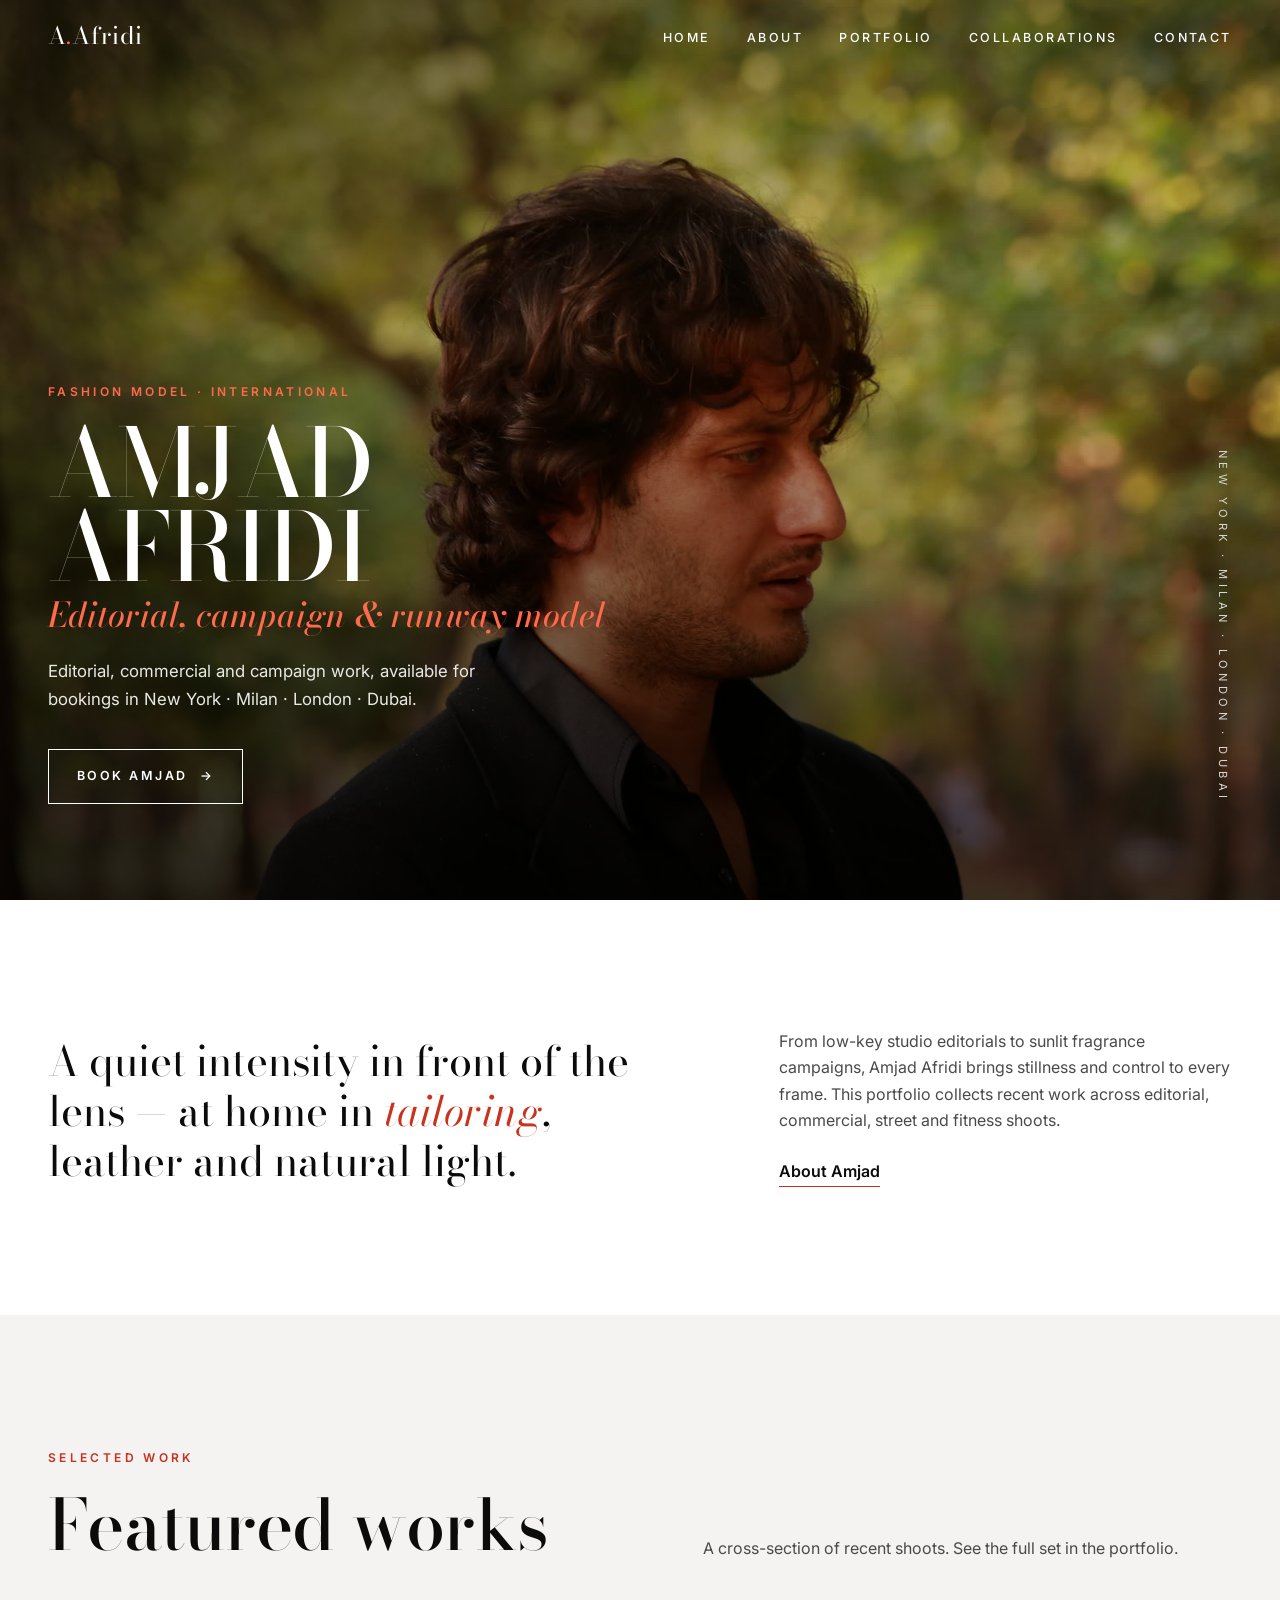
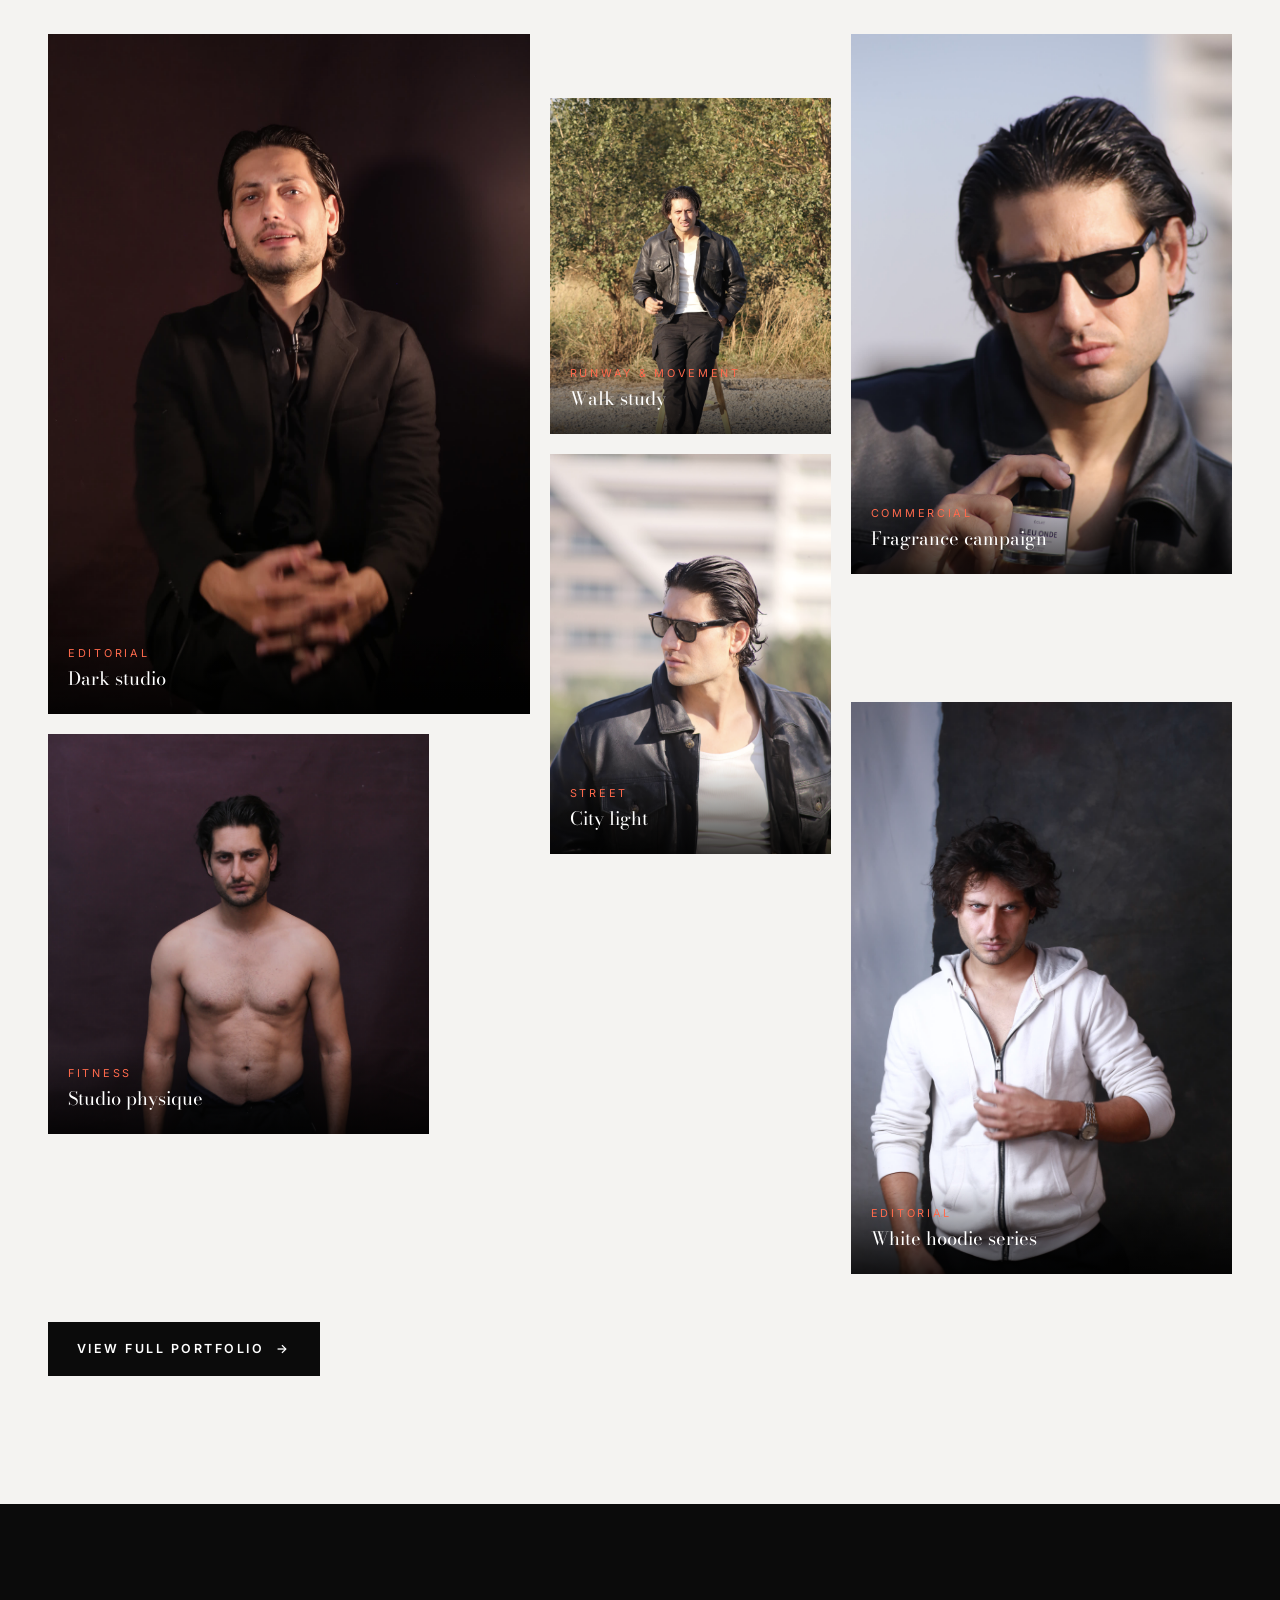
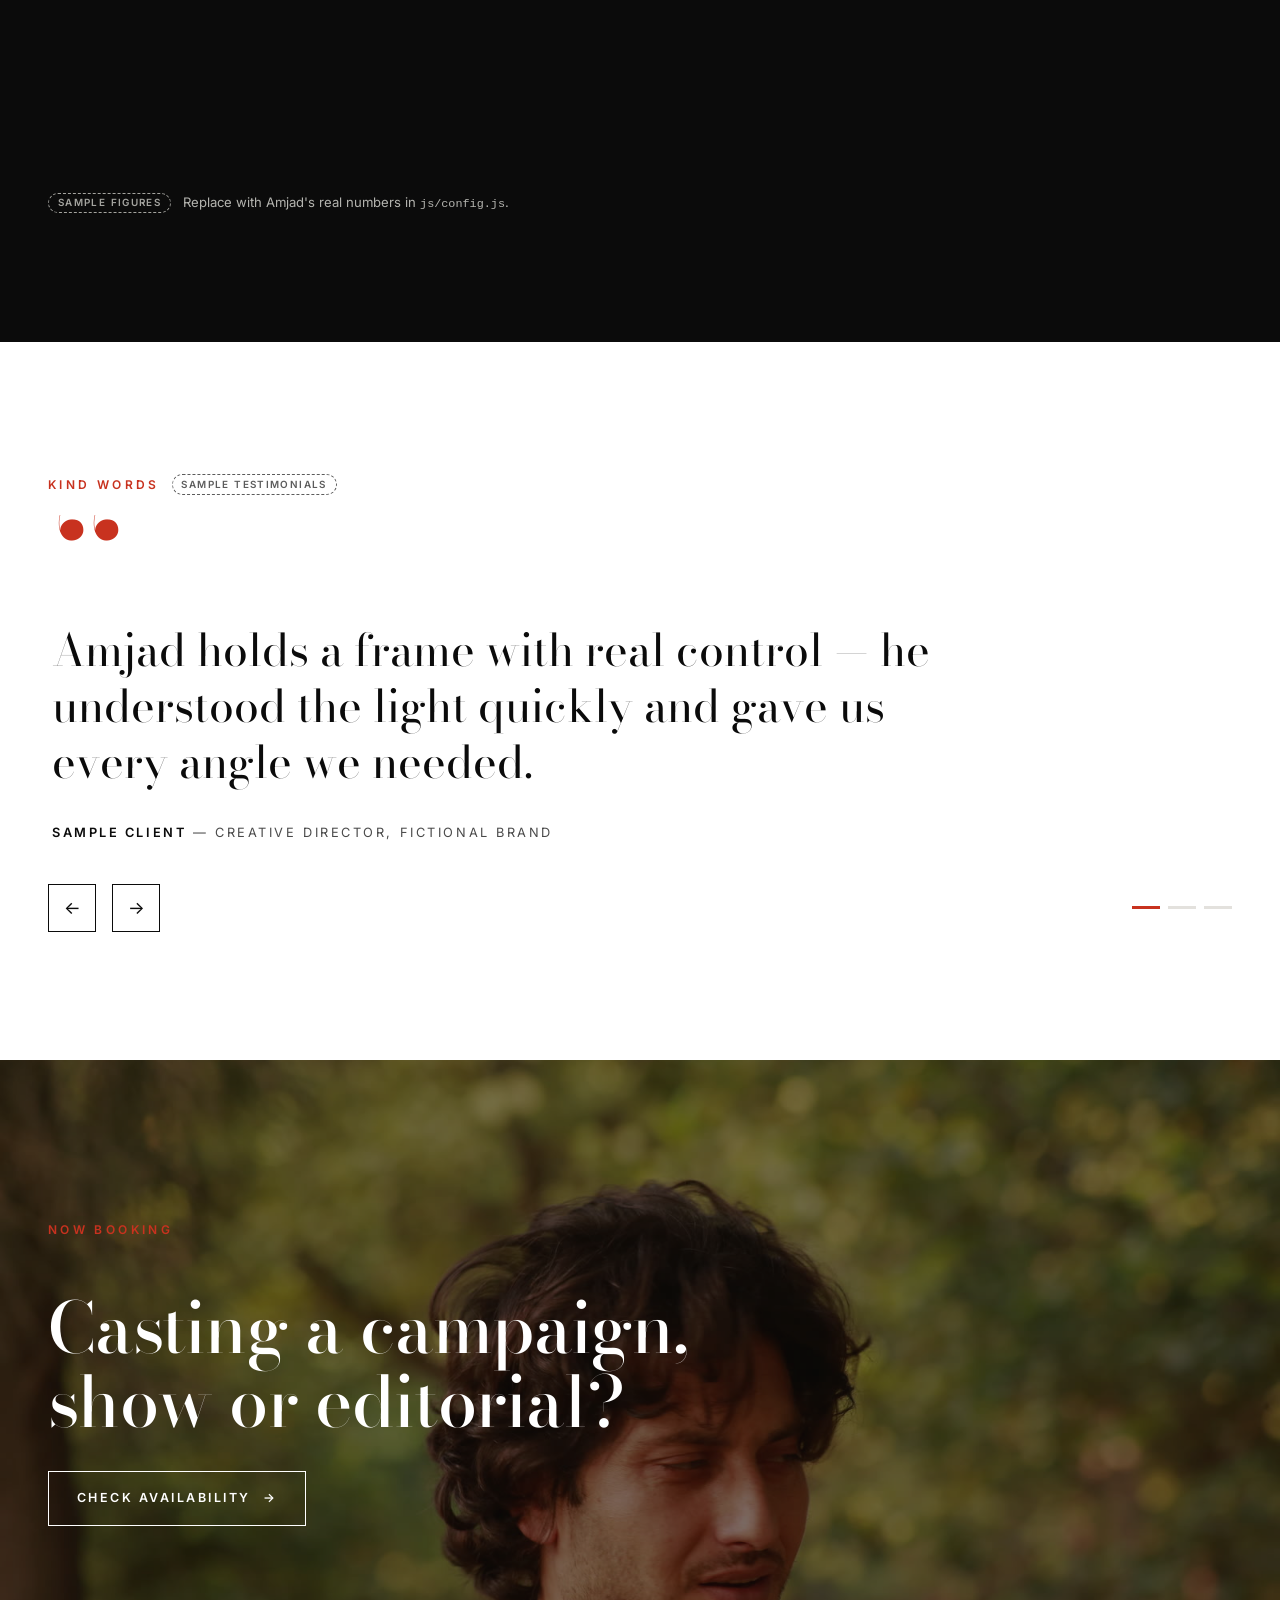
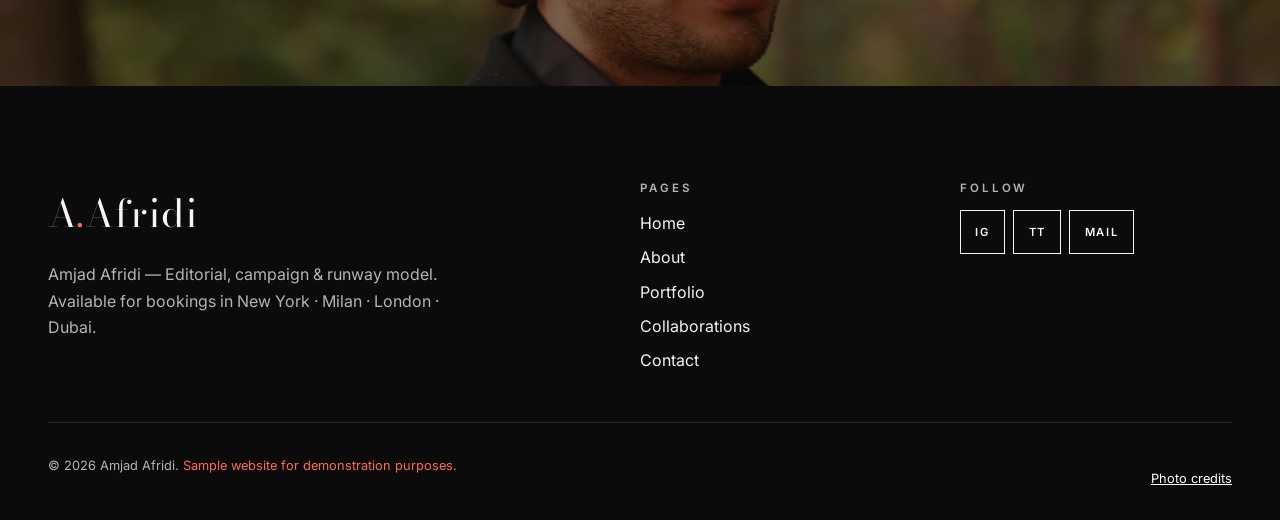
==== index.html @ eb2d9896 "Amjad Afridi Website" ====
<!DOCTYPE html>
<html lang="en">
<head>
  <meta charset="UTF-8">
  <link rel="icon" href="data:,">
  <meta name="viewport" content="width=device-width, initial-scale=1">
  <title>Amjad Afridi — Model | Editorial · Campaign · Runway</title>
  <meta name="description" content="Portfolio of model Amjad Afridi — editorial, commercial, campaign and runway work, available internationally.">
  <meta name="author" content="Amjad Afridi">
  <link rel="preconnect" href="https://fonts.googleapis.com">
  <link rel="preconnect" href="https://fonts.gstatic.com" crossorigin>
  <link href="https://fonts.googleapis.com/css2?family=Bodoni+Moda:ital,opsz,wght@0,6..96,400;0,6..96,500;1,6..96,400&family=Inter:wght@400;500;600;800&display=swap" rel="stylesheet">
  <link rel="stylesheet" href="css/style.css">
  <script>document.documentElement.classList.add('js');</script>
</head>
<body>
  <a class="skip-link" href="#main">Skip to content</a>

  <header class="site-header">
    <div class="container">
      <a class="logo" href="index.html" aria-label="Amjad Afridi — home">A<span>.</span>Afridi</a>
      <button class="nav-toggle" type="button" aria-expanded="false" aria-controls="site-nav" aria-label="Open menu"><span></span></button>
      <nav id="site-nav" class="site-nav" aria-label="Main">
        <ul>
          <li><a href="index.html" aria-current="page">Home</a></li>
          <li><a href="about.html">About</a></li>
          <li><a href="portfolio.html">Portfolio</a></li>
          <li><a href="collaborations.html">Collaborations</a></li>
          <li><a href="contact.html">Contact</a></li>
        </ul>
      </nav>
    </div>
  </header>

  <main id="main">

    <section class="hero" aria-labelledby="hero-title">
      <div class="hero-media">
        <img src="images/amjad-hero-01.jpg" alt="Amjad Afridi in a black suit, photographed outdoors in warm evening light" width="1600" height="1066" fetchpriority="high" style="object-position: 62% 30%">
      </div>
      <p class="hero-cities" aria-hidden="true" data-config="cities">New York · Milan · London · Dubai</p>
      <div class="container hero-content">
        <span class="eyebrow">Fashion model · International</span>
        <h1 id="hero-title">Amjad<br>Afridi <em data-config="tagline">Editorial, campaign &amp; runway model</em></h1>
        <p class="hero-tagline">Editorial, commercial and campaign work, available for bookings in <span data-config="cities">New York · Milan · London · Dubai</span>.</p>
        <a class="btn btn--light" href="contact.html">Book Amjad</a>
      </div>
    </section>

    <section class="section" aria-labelledby="intro-title">
      <div class="container intro">
        <p class="intro-lead reveal" id="intro-title">A quiet intensity in front of the lens &mdash; at home in <em>tailoring</em>, leather and natural light.</p>
        <div class="intro-body reveal reveal-delay-1">
          <p>From low-key studio editorials to sunlit fragrance campaigns, Amjad Afridi brings stillness and control to every frame. This portfolio collects recent work across editorial, commercial, street and fitness shoots.</p>
          <a class="text-link" href="about.html">About Amjad</a>
        </div>
      </div>
    </section>

    <section class="section section--surface" aria-labelledby="featured-title">
      <div class="container">
        <div class="section-head">
          <div><span class="eyebrow">Selected work</span><h2 id="featured-title">Featured works</h2></div>
          <p>A cross-section of recent shoots. See the full set in the portfolio.</p>
        </div>
        <div class="featured">
          <a class="work reveal" href="portfolio.html">
            <img src="images/amjad-editorial-01.jpg" alt="Amjad Afridi in a dark suit with hands clasped, low-key studio light" loading="lazy">
            <span class="work-meta"><small>Editorial</small><span>Dark studio</span></span>
          </a>
          <a class="work reveal reveal-delay-1" href="portfolio.html">
            <img src="images/amjad-runway-01.jpg" alt="Amjad Afridi walking toward the camera in a leather jacket" loading="lazy">
            <span class="work-meta"><small>Runway &amp; movement</small><span>Walk study</span></span>
          </a>
          <a class="work reveal reveal-delay-2" href="portfolio.html">
            <img src="images/amjad-commercial-01.jpg" alt="Close-up of Amjad Afridi in sunglasses holding a fragrance bottle" loading="lazy">
            <span class="work-meta"><small>Commercial</small><span>Fragrance campaign</span></span>
          </a>
          <a class="work reveal" href="portfolio.html">
            <img src="images/amjad-street-01.jpg" alt="Amjad Afridi in a leather jacket and sunglasses in front of modern architecture" loading="lazy">
            <span class="work-meta"><small>Street</small><span>City light</span></span>
          </a>
          <a class="work reveal reveal-delay-1" href="portfolio.html">
            <img src="images/amjad-fitness-01.jpg" alt="Amjad Afridi shirtless against a dark studio backdrop" loading="lazy">
            <span class="work-meta"><small>Fitness</small><span>Studio physique</span></span>
          </a>
          <a class="work reveal reveal-delay-2" href="portfolio.html">
            <img src="images/amjad-editorial-02.jpg" alt="Amjad Afridi in a white zip hoodie against a grey studio backdrop" loading="lazy">
            <span class="work-meta"><small>Editorial</small><span>White hoodie series</span></span>
          </a>
        </div>
        <p style="margin-top:3rem"><a class="btn btn--solid" href="portfolio.html">View full portfolio</a></p>
      </div>
    </section>

    <section class="section section--dark" aria-label="Career in numbers">
      <div class="container">
        <div class="stats">
          <div class="stat reveal"><span class="stat-num" data-count="6" data-config-count="stats.years">6</span><span class="stat-label">Years modelling</span></div>
          <div class="stat reveal reveal-delay-1"><span class="stat-num" data-count="120" data-suffix="+" data-config-count="stats.shoots">120+</span><span class="stat-label">Shoots &amp; shows</span></div>
          <div class="stat reveal reveal-delay-2"><span class="stat-num" data-count="30" data-config-count="stats.brands">30</span><span class="stat-label">Brands</span></div>
          <div class="stat reveal reveal-delay-3"><span class="stat-num" data-count="8" data-config-count="stats.countries">8</span><span class="stat-label">Countries</span></div>
        </div>
        <p class="sample-line"><span class="sample-tag" title="Placeholder content — replace with real details">Sample figures</span> Replace with Amjad's real numbers in <code>js/config.js</code>.</p>
      </div>
    </section>

    <section class="section" aria-labelledby="testimonials-title">
      <div class="container">
        <span class="eyebrow">Kind words</span> <span class="sample-tag" title="Placeholder content — replace with real details">Sample testimonials</span>
        <h2 id="testimonials-title" class="visually-hidden">Testimonials</h2>
        <div class="slider" data-slider aria-roledescription="carousel" aria-label="Testimonials">
          <div class="slider-track">
            <figure class="slide" aria-roledescription="slide" aria-label="1 of 3">
              <blockquote>Amjad holds a frame with real control — he understood the light quickly and gave us every angle we needed.</blockquote>
              <figcaption><strong>Sample client</strong> — Creative Director, fictional brand</figcaption>
            </figure>
            <figure class="slide" aria-roledescription="slide" aria-label="2 of 3">
              <blockquote>Calm, prepared and easy to direct across a long campaign day. Exactly what you want on set.</blockquote>
              <figcaption><strong>Sample client</strong> — Producer, fictional agency</figcaption>
            </figure>
            <figure class="slide" aria-roledescription="slide" aria-label="3 of 3">
              <blockquote>Strong presence in movement and stillness alike. The clothes stay the story.</blockquote>
              <figcaption><strong>Sample client</strong> — Designer, fictional label</figcaption>
            </figure>
          </div>
          <div class="slider-controls">
            <button class="slider-btn" type="button" data-slider-prev aria-label="Previous testimonial">&#8592;</button>
            <button class="slider-btn" type="button" data-slider-next aria-label="Next testimonial">&#8594;</button>
            <div class="slider-dots"></div>
          </div>
        </div>
      </div>
    </section>

    <section class="cta-banner" aria-labelledby="cta-title">
      <img src="images/amjad-cta-01.jpg" alt="" loading="lazy" style="object-position: 35% 30%">
      <div class="container">
        <span class="eyebrow">Now booking</span>
        <h2 id="cta-title" class="reveal">Casting a campaign, show or editorial?</h2>
        <a class="btn btn--light reveal reveal-delay-1" href="contact.html">Check availability</a>
      </div>
    </section>
  </main>

  <footer class="site-footer">
    <div class="container">
      <div class="footer-top">
        <div class="footer-brand">
          <a class="logo" href="index.html">A<span>.</span>Afridi</a>
          <p><span data-config="name">Amjad Afridi</span> — <span data-config="tagline">Editorial, campaign &amp; runway model</span>. Available for bookings in <span data-config="cities">New York · Milan · London · Dubai</span>.</p>
        </div>
        <div>
          <h2>Pages</h2>
          <ul class="footer-links">
            <li><a href="index.html">Home</a></li>
            <li><a href="about.html">About</a></li>
            <li><a href="portfolio.html">Portfolio</a></li>
            <li><a href="collaborations.html">Collaborations</a></li>
            <li><a href="contact.html">Contact</a></li>
          </ul>
        </div>
        <div>
          <h2>Follow</h2>
          <ul class="socials">
            <li><a href="#" data-config-href="links.instagram" aria-label="Instagram (sample link)">IG</a></li>
            <li><a href="#" data-config-href="links.tiktok" aria-label="TikTok (sample link)">TT</a></li>
            <li><a href="mailto:bookings@amjadafridi.example" data-config-href="links.email" aria-label="Email">Mail</a></li>
          </ul>
        </div>
      </div>
      <div class="footer-bottom">
        <p>&copy; <span data-year>2026</span> <span data-config="name">Amjad Afridi</span>. <span class="sample-note">Sample website for demonstration purposes.</span></p>
        <p><a href="CREDITS.md">Photo credits</a></p>
      </div>
    </div>
  </footer>

  <script src="js/config.js"></script>
  <script src="js/main.js" defer></script>
</body>
</html>
---- css/style.css ----
/* ==========================================================================
   Male Model — international sample portfolio
   Theme: high-fashion minimal. Black, white and one accent (vermilion).
   Mobile-first. Edit the custom properties below to re-theme the whole site.
   ========================================================================== */

:root {
  /* Colors */
  --color-bg: #ffffff;
  --color-surface: #f4f3f1;
  --color-ink: #0b0b0b;
  --color-ink-soft: #4a4a4a;      /* 8.9:1 on white */
  --color-line: #e3e1dd;
  --color-dark: #0b0b0b;
  --color-on-dark: #f5f5f2;
  --color-on-dark-soft: #b5b5b0;  /* 9:1 on black */
  --color-accent: #c8321f;        /* 5.4:1 on white */
  --color-accent-on-dark: #ff6a4d;/* 6.6:1 on black */
  --color-focus: #2a62ff;
  --color-error: #b3261e;
  --color-success: #1f6f43;

  /* Type */
  --font-display: "Bodoni Moda", "Didot", "Times New Roman", serif;
  --font-body: "Inter", "Helvetica Neue", Arial, sans-serif;

  /* Layout */
  --container: 1240px;
  --gutter: clamp(1.25rem, 4vw, 3rem);
  --section-y: clamp(4.5rem, 10vw, 8.5rem);
  --header-h: 72px;
  --ease: cubic-bezier(.2, .7, .2, 1);
}

/* ---------- Reset & base ---------- */
*, *::before, *::after { box-sizing: border-box; }
* { margin: 0; }
html { scroll-behavior: smooth; -webkit-text-size-adjust: 100%; }
@media (prefers-reduced-motion: reduce) { html { scroll-behavior: auto; } *, *::before, *::after { animation-duration: .01ms !important; transition-duration: .01ms !important; } }
body {
  font-family: var(--font-body);
  font-size: 1rem;
  line-height: 1.65;
  color: var(--color-ink);
  background: var(--color-bg);
  -webkit-font-smoothing: antialiased;
  animation: page-in .7s var(--ease) both;       /* page-load fade-in */
}
@keyframes page-in { from { opacity: 0; } to { opacity: 1; } }
body.menu-open, body.lightbox-open { overflow: hidden; }
img { display: block; max-width: 100%; height: auto; }
a { color: inherit; }
button, input, select, textarea { font: inherit; color: inherit; }
[hidden] { display: none !important; }
:focus-visible { outline: 3px solid var(--color-focus); outline-offset: 3px; }
.visually-hidden { position: absolute !important; width: 1px; height: 1px; overflow: hidden; clip: rect(0 0 0 0); white-space: nowrap; }
.skip-link { position: absolute; left: 1rem; top: -4rem; z-index: 200; background: var(--color-ink); color: #fff; padding: .75rem 1rem; }
.skip-link:focus { top: 1rem; }

h1, h2, h3 { font-family: var(--font-display); font-weight: 500; line-height: 1.05; letter-spacing: -.01em; }
h1 { font-size: clamp(3rem, 12vw, 9.5rem); }
h2 { font-size: clamp(2.2rem, 6vw, 4.4rem); }
h3 { font-size: clamp(1.3rem, 2.4vw, 1.7rem); }
p + p { margin-top: 1em; }

.container { width: min(100% - 2 * var(--gutter), var(--container)); margin-inline: auto; }
.section { padding-block: var(--section-y); }
.section--surface { background: var(--color-surface); }
.section--dark { background: var(--color-dark); color: var(--color-on-dark); }
.eyebrow {
  display: inline-block; font-size: .75rem; font-weight: 600; letter-spacing: .28em; text-transform: uppercase;
  color: var(--color-accent); margin-bottom: 1.25rem;
}
.section--dark .eyebrow, .hero .eyebrow, .page-head .eyebrow { color: var(--color-accent-on-dark); }
.section-head { display: grid; gap: 1.25rem; margin-bottom: clamp(2.5rem, 6vw, 4.5rem); }
.section-head p { max-width: 34rem; color: var(--color-ink-soft); }
.section--dark .section-head p { color: var(--color-on-dark-soft); }
@media (min-width: 900px) { .section-head { grid-template-columns: 1.2fr 1fr; align-items: end; } }

/* ---------- Buttons ---------- */
.btn {
  display: inline-flex; align-items: center; gap: .75rem; padding: 1rem 1.75rem;
  font-size: .78rem; font-weight: 600; letter-spacing: .2em; text-transform: uppercase; text-decoration: none;
  border: 1px solid currentColor; background: transparent; cursor: pointer;
  transition: background .3s var(--ease), color .3s var(--ease), border-color .3s var(--ease);
}
.btn::after { content: "\2192"; transition: transform .3s var(--ease); }
.btn:hover::after { transform: translateX(4px); }
.btn--solid { background: var(--color-ink); color: #fff; border-color: var(--color-ink); }
.btn--solid:hover { background: var(--color-accent); border-color: var(--color-accent); }
.btn--light { color: #fff; }
.btn--light:hover { background: #fff; color: var(--color-ink); }
.text-link { font-weight: 600; text-decoration: none; border-bottom: 1px solid var(--color-accent); padding-bottom: 2px; }
.text-link:hover { color: var(--color-accent); }

/* ---------- Header / nav ---------- */
.site-header {
  position: fixed; inset: 0 0 auto; z-index: 100; height: var(--header-h);
  color: #fff; transition: background .35s var(--ease), color .35s var(--ease), box-shadow .35s var(--ease), height .35s var(--ease);
}
.site-header.is-scrolled { background: rgba(255,255,255,.96); color: var(--color-ink); box-shadow: 0 1px 0 var(--color-line); --header-h: 60px; backdrop-filter: blur(8px); }
.site-header .container { height: 100%; display: flex; align-items: center; justify-content: space-between; }
.logo { font-family: var(--font-display); font-size: 1.5rem; letter-spacing: .04em; text-decoration: none; }
.logo span { color: var(--color-accent-on-dark); }
.is-scrolled .logo span { color: var(--color-accent); }

.nav-toggle {
  position: relative; z-index: 2; width: 44px; height: 44px; display: grid; place-items: center;
  background: none; border: 0; cursor: pointer;
}
.nav-toggle span, .nav-toggle span::before, .nav-toggle span::after {
  content: ""; display: block; width: 24px; height: 1.5px; background: currentColor; transition: transform .3s var(--ease), opacity .3s;
}
.nav-toggle span { position: relative; }
.nav-toggle span::before { position: absolute; top: -7px; }
.nav-toggle span::after { position: absolute; top: 7px; }
.nav-toggle[aria-expanded="true"] span { background: transparent; }
.nav-toggle[aria-expanded="true"] span::before { transform: translateY(7px) rotate(45deg); }
.nav-toggle[aria-expanded="true"] span::after { transform: translateY(-7px) rotate(-45deg); }
.menu-open .site-header { color: #fff; }

.logo { position: relative; z-index: 2; }  /* stay above the open mobile menu */
.site-nav {
  position: fixed; inset: 0; z-index: 1; background: var(--color-dark); color: #fff; overflow-y: auto;
  display: flex; flex-direction: column; justify-content: center; padding: var(--gutter);
  opacity: 0; visibility: hidden; transition: opacity .35s var(--ease), visibility .35s;
}
.site-nav.is-open { opacity: 1; visibility: visible; }
.site-nav ul { list-style: none; padding: 0; display: grid; gap: .5rem; }
.site-nav a { font-family: var(--font-display); font-size: clamp(1.9rem, 8vw, 3.5rem); text-decoration: none; }
.site-nav a[aria-current="page"] { color: var(--color-accent-on-dark); font-style: italic; }

@media (min-width: 900px) {
  .nav-toggle { display: none; }
  .site-nav { position: static; inset: auto; background: none; color: inherit; opacity: 1; visibility: visible; padding: 0; flex-direction: row; }
  .site-nav ul { display: flex; gap: 2.25rem; }
  .site-nav a { font-family: var(--font-body); font-size: .78rem; font-weight: 500; letter-spacing: .2em; text-transform: uppercase; position: relative; padding-block: .5rem; }
  .site-nav a::after { content: ""; position: absolute; left: 0; right: 100%; bottom: 0; height: 1px; background: currentColor; transition: right .35s var(--ease); }
  .site-nav a:hover::after, .site-nav a[aria-current="page"]::after { right: 0; }
  .site-nav a[aria-current="page"] { color: inherit; font-style: normal; }
}

/* ---------- Hero (home) ---------- */
.hero { position: relative; min-height: 100svh; display: flex; align-items: flex-end; color: #fff; background: var(--color-dark); overflow: hidden; }
.hero-media { position: absolute; inset: 0; }
.hero-media img { width: 100%; height: 100%; object-fit: cover; object-position: 60% 30%; animation: hero-zoom 14s ease-out both; }
@keyframes hero-zoom { from { transform: scale(1.08); } to { transform: scale(1); } }
.hero::after { content: ""; position: absolute; inset: 0; background: linear-gradient(180deg, rgba(0,0,0,.45) 0%, rgba(0,0,0,0) 35%, rgba(0,0,0,.75) 100%); }
.hero-content { position: relative; z-index: 1; padding-block: calc(var(--header-h) + 3rem) clamp(3rem, 8vw, 6rem); }
.hero h1 { text-transform: uppercase; letter-spacing: -.02em; line-height: .88; }
.hero h1 em { display: block; font-style: italic; text-transform: none; color: var(--color-accent-on-dark); font-size: .42em; letter-spacing: 0; margin-top: .35em; }
.hero-tagline { max-width: 30rem; margin: 1.75rem 0 2.25rem; font-size: 1.05rem; color: #e9e9e6; }
.hero-cities { position: absolute; z-index: 1; right: var(--gutter); top: 50%; writing-mode: vertical-rl; font-size: .7rem; letter-spacing: .4em; text-transform: uppercase; color: #d6d6d2; display: none; }
@media (min-width: 900px) { .hero-cities { display: block; } }

/* ---------- Inner page header ---------- */
.page-head { background: var(--color-dark); color: #fff; padding: calc(var(--header-h) + clamp(4rem, 12vw, 8rem)) 0 clamp(3rem, 8vw, 5.5rem); }
.page-head h1 { font-size: clamp(3rem, 10vw, 7.5rem); }
.page-head p { max-width: 36rem; margin-top: 1.5rem; color: var(--color-on-dark-soft); }

/* ---------- Intro ---------- */
.intro { display: grid; gap: 2.5rem; }
.intro-lead { font-family: var(--font-display); font-size: clamp(1.6rem, 3.6vw, 2.6rem); line-height: 1.2; }
.intro-lead em { color: var(--color-accent); }
.intro-body { color: var(--color-ink-soft); }
.intro-body .text-link { display: inline-block; margin-top: 1.5rem; color: var(--color-ink); }
@media (min-width: 900px) { .intro { grid-template-columns: 1.4fr 1fr; gap: 6rem; align-items: end; } }

/* ---------- Featured works (asymmetric grid) ---------- */
.featured { display: grid; gap: 1rem; grid-template-columns: 1fr 1fr; }
.work { position: relative; overflow: hidden; display: block; text-decoration: none; color: #fff; background: #1b1b1b; aspect-ratio: 3 / 4; }
.work img { width: 100%; height: 100%; object-fit: cover; transition: transform .9s var(--ease), filter .6s; filter: grayscale(.15); }
.work:hover img, .work:focus-visible img { transform: scale(1.05); filter: grayscale(0); }
.work-meta { position: absolute; inset: auto 0 0; padding: 1.25rem; background: linear-gradient(transparent, rgba(0,0,0,.78)); }
.work-meta small { display: block; font-size: .68rem; letter-spacing: .25em; text-transform: uppercase; color: var(--color-accent-on-dark); }
.work-meta span { font-family: var(--font-display); font-size: 1.15rem; }
@media (min-width: 900px) {
  .featured { grid-template-columns: repeat(12, 1fr); grid-auto-rows: 120px; gap: 1.25rem; }
  .featured .work { aspect-ratio: auto; }
  .featured .work:nth-child(1) { grid-column: 1 / 6;  grid-row: span 5; }
  .featured .work:nth-child(2) { grid-column: 6 / 9;  grid-row: span 3; margin-top: 4rem; }
  .featured .work:nth-child(3) { grid-column: 9 / 13; grid-row: span 4; }
  .featured .work:nth-child(4) { grid-column: 6 / 9;  grid-row: span 3; }
  .featured .work:nth-child(5) { grid-column: 1 / 5;  grid-row: span 3; }
  .featured .work:nth-child(6) { grid-column: 9 / 13; grid-row: span 4; margin-top: -2rem; }
}

/* ---------- Stats strip ---------- */
.stats { display: grid; grid-template-columns: repeat(2, 1fr); gap: 2.5rem 1.5rem; text-align: left; }
.stat { border-top: 1px solid #333; padding-top: 1.25rem; }
.stat-num { display: block; font-family: var(--font-display); font-size: clamp(3rem, 7vw, 5rem); line-height: 1; }
.stat-label { font-size: .75rem; letter-spacing: .22em; text-transform: uppercase; color: var(--color-on-dark-soft); }
@media (min-width: 900px) { .stats { grid-template-columns: repeat(4, 1fr); } }

/* ---------- Testimonials slider ---------- */
.slider { position: relative; overflow: hidden; }
.slider-track { display: flex; transition: transform .7s var(--ease); }
.slide { flex: 0 0 100%; padding-inline: .25rem; }
.slide blockquote { font-family: var(--font-display); font-size: clamp(1.5rem, 3.8vw, 2.8rem); line-height: 1.25; max-width: 56rem; }
.slide blockquote::before { content: "\201C"; display: block; font-size: 4em; line-height: .6; color: var(--color-accent); }
.slide figcaption { margin-top: 2rem; font-size: .8rem; letter-spacing: .2em; text-transform: uppercase; color: var(--color-ink-soft); }
.slide figcaption strong { color: var(--color-ink); font-weight: 600; }
.slider-controls { display: flex; align-items: center; gap: 1rem; margin-top: 2.5rem; }
.slider-btn { width: 48px; height: 48px; border: 1px solid var(--color-ink); background: none; cursor: pointer; font-size: 1.1rem; transition: background .3s, color .3s; }
.slider-btn:hover { background: var(--color-ink); color: #fff; }
.slider-dots { display: flex; gap: .5rem; margin-left: auto; }
.slider-dot { width: 28px; height: 3px; border: 0; padding: 0; background: var(--color-line); cursor: pointer; }
.slider-dot[aria-current="true"] { background: var(--color-accent); }
/* Larger hit area for dots without changing their look */
.slider-dot { position: relative; }
.slider-dot::before { content: ""; position: absolute; inset: -12px -2px; }

/* ---------- CTA banner ---------- */
.cta-banner { position: relative; color: #fff; background: var(--color-dark); overflow: hidden; }
.cta-banner img { position: absolute; inset: 0; width: 100%; height: 100%; object-fit: cover; opacity: .45; }
.cta-banner .container { position: relative; padding-block: clamp(5rem, 14vw, 10rem); display: grid; gap: 2rem; justify-items: start; }
.cta-banner h2 { max-width: 16ch; }

/* ---------- About ---------- */
.about-grid { display: grid; gap: 3rem; }
.about-portrait { position: relative; }
.about-portrait img { width: 100%; aspect-ratio: 4 / 5; object-fit: cover; }
.about-portrait figcaption { position: absolute; left: -1px; bottom: 1.5rem; background: var(--color-accent); color: #fff; padding: .5rem 1rem; font-size: .7rem; letter-spacing: .25em; text-transform: uppercase; }
.about-text h2 { margin-bottom: 1.5rem; }
.about-text p { color: var(--color-ink-soft); }
@media (min-width: 900px) { .about-grid { grid-template-columns: 5fr 6fr; gap: 6rem; align-items: center; } }

.story { display: grid; gap: 3rem; align-items: start; }
.story img { width: 100%; aspect-ratio: 3 / 4; object-fit: cover; }
.story-text { columns: 1; }
@media (min-width: 900px) { .story { grid-template-columns: 1fr 1.4fr; gap: 5rem; } .story-text { columns: 2; column-gap: 3rem; } }

.card-stats { background: var(--color-dark); color: var(--color-on-dark); padding: clamp(2rem, 5vw, 3.5rem); }
.card-stats h2 { font-size: clamp(2rem, 4vw, 3rem); margin-bottom: 2rem; }
.measure-list { display: grid; grid-template-columns: repeat(2, 1fr); gap: 0; }
.measure-list div { border-top: 1px solid #2f2f2f; padding: 1rem 0; }
.measure-list dt { font-size: .7rem; letter-spacing: .25em; text-transform: uppercase; color: var(--color-on-dark-soft); }
.measure-list dd { font-family: var(--font-display); font-size: 1.6rem; margin: .2rem 0 0; }
@media (min-width: 700px) { .measure-list { grid-template-columns: repeat(4, 1fr); column-gap: 2rem; } }
.card-stats .agencies { margin-top: 2rem; color: var(--color-on-dark-soft); font-size: .9rem; }
.card-stats .agencies strong { color: #fff; }

.timeline { list-style: none; padding: 0; border-left: 1px solid var(--color-line); margin-left: .5rem; }
.timeline li { position: relative; padding: 0 0 2.75rem 2rem; }
.timeline li::before { content: ""; position: absolute; left: -6px; top: .45rem; width: 11px; height: 11px; background: var(--color-accent); border-radius: 50%; }
.timeline time { font-size: .75rem; font-weight: 600; letter-spacing: .25em; color: var(--color-accent); }
.timeline h3 { margin: .35rem 0 .5rem; }
.timeline p { color: var(--color-ink-soft); max-width: 40rem; }
@media (min-width: 900px) {
  .timeline { border-left: 0; margin: 0; display: grid; grid-template-columns: repeat(5, 1fr); gap: 2rem; border-top: 1px solid var(--color-line); }
  .timeline li { padding: 2rem 0 0; }
  .timeline li::before { left: 0; top: -6px; }
}

/* ---------- Portfolio gallery (CSS-columns masonry) ---------- */
.filters { display: flex; flex-wrap: wrap; gap: .5rem; margin-bottom: 1rem; }
.filter-btn {
  padding: .7rem 1.2rem; border: 1px solid var(--color-line); background: none; cursor: pointer;
  font-size: .72rem; font-weight: 600; letter-spacing: .2em; text-transform: uppercase; transition: all .25s var(--ease);
}
.filter-btn:hover { border-color: var(--color-ink); }
.filter-btn[aria-pressed="true"] { background: var(--color-ink); color: #fff; border-color: var(--color-ink); }
.filter-status { font-size: .8rem; color: var(--color-ink-soft); margin-bottom: 2rem; }
.gallery { columns: 2 160px; column-gap: 1rem; }
@media (min-width: 900px) { .gallery { columns: 3; column-gap: 1.5rem; } }
.gallery-item { break-inside: avoid; margin-bottom: 1rem; }
@media (min-width: 900px) { .gallery-item { margin-bottom: 1.5rem; } }
.gallery-item a { display: block; position: relative; overflow: hidden; background: #ddd; }
.gallery-item img { width: 100%; transition: transform .8s var(--ease); }
.gallery-item a:hover img, .gallery-item a:focus-visible img { transform: scale(1.04); }
.gallery-item a::after {
  content: "View"; position: absolute; right: .75rem; bottom: .75rem; background: #fff; color: var(--color-ink);
  font-size: .65rem; letter-spacing: .25em; text-transform: uppercase; padding: .4rem .7rem; opacity: 0; transform: translateY(6px); transition: all .3s var(--ease);
}
.gallery-item a:hover::after, .gallery-item a:focus-visible::after { opacity: 1; transform: none; }
.gallery-item figcaption { font-size: .78rem; padding-top: .6rem; color: var(--color-ink-soft); display: flex; justify-content: space-between; gap: 1rem; }
.gallery-item figcaption span { color: var(--color-accent); letter-spacing: .15em; text-transform: uppercase; font-size: .66rem; font-weight: 600; }

/* ---------- Lightbox ---------- */
.lightbox { position: fixed; inset: 0; z-index: 300; background: rgba(8,8,8,.96); display: grid; grid-template-columns: auto 1fr auto; align-items: center; padding: 1rem; color: #fff; animation: page-in .3s both; }
.lightbox-figure { grid-column: 2; display: grid; justify-items: center; gap: 1rem; min-width: 0; }
.lightbox-img { max-height: 82vh; width: auto; max-width: 100%; object-fit: contain; }
.lightbox-caption { font-size: .8rem; letter-spacing: .12em; color: #ccc; text-align: center; }
.lightbox button { background: none; border: 1px solid rgba(255,255,255,.35); color: #fff; width: 48px; height: 48px; cursor: pointer; font-size: 1.2rem; transition: background .25s; }
.lightbox button:hover { background: rgba(255,255,255,.12); }
.lightbox-close { position: absolute; top: 1rem; right: 1rem; font-size: 1.6rem !important; }
.lightbox-prev { grid-column: 1; } .lightbox-next { grid-column: 3; }
@media (max-width: 600px) { .lightbox { grid-template-columns: 1fr 1fr; grid-template-rows: 1fr auto; } .lightbox-figure { grid-column: 1 / -1; grid-row: 1; } .lightbox-prev { grid-row: 2; justify-self: end; margin-right: .5rem; } .lightbox-next { grid-column: 2; grid-row: 2; margin-left: .5rem; } }

/* ---------- Collaborations ---------- */
.collab-grid { display: grid; gap: 1.5rem; }
@media (min-width: 700px) { .collab-grid { grid-template-columns: repeat(2, 1fr); } }
@media (min-width: 1100px) { .collab-grid { grid-template-columns: repeat(3, 1fr); } }
.collab-card { border: 1px solid var(--color-line); display: flex; flex-direction: column; transition: border-color .3s, transform .4s var(--ease); background: #fff; }
.collab-card:hover { border-color: var(--color-ink); transform: translateY(-4px); }
.collab-card .media { aspect-ratio: 16 / 10; overflow: hidden; background: #1b1b1b; }
.collab-card .media img { width: 100%; height: 100%; object-fit: cover; }
.collab-card .media--type { display: grid; place-items: center; color: #fff; font-family: var(--font-display); font-size: 2rem; font-style: italic; text-align: center; padding: 1rem; }
.collab-card .media--type.alt { background: var(--color-accent); }
.collab-card .media--type.light { background: var(--color-surface); color: var(--color-ink); }
.collab-body { padding: 1.5rem; display: grid; gap: .6rem; flex: 1; align-content: start; }
.collab-top { display: flex; justify-content: space-between; font-size: .7rem; letter-spacing: .2em; text-transform: uppercase; color: var(--color-ink-soft); }
.collab-top .brand { color: var(--color-accent); font-weight: 600; }
.collab-body p { color: var(--color-ink-soft); font-size: .95rem; }
.collab-role { font-size: .78rem; font-weight: 600; }

.featured-in { display: flex; flex-wrap: wrap; justify-content: center; align-items: center; gap: 1.5rem 3.5rem; }
.featured-in span { font-family: var(--font-display); font-size: clamp(1.4rem, 3vw, 2rem); color: var(--color-on-dark-soft); transition: color .3s; }
.featured-in span:nth-child(even) { font-family: var(--font-body); font-weight: 800; letter-spacing: .3em; font-size: clamp(.9rem, 2vw, 1.1rem); }
.featured-in span:hover { color: #fff; }

.press-list { display: grid; gap: 0; }
.press-item { display: grid; gap: .5rem; padding: 2rem 0; border-top: 1px solid var(--color-line); }
.press-item:last-child { border-bottom: 1px solid var(--color-line); }
.press-item blockquote { font-family: var(--font-display); font-size: clamp(1.3rem, 2.5vw, 1.8rem); line-height: 1.3; }
.press-item cite { font-style: normal; font-size: .75rem; letter-spacing: .2em; text-transform: uppercase; color: var(--color-accent); }
@media (min-width: 900px) { .press-item { grid-template-columns: 220px 1fr; gap: 3rem; align-items: baseline; } .press-item cite { order: -1; } }

/* ---------- Contact ---------- */
.contact-grid { display: grid; gap: 4rem; }
@media (min-width: 900px) { .contact-grid { grid-template-columns: 1.5fr 1fr; gap: 6rem; } }
.form { display: grid; gap: 1.5rem; }
.form-row { display: grid; gap: 1.5rem; }
@media (min-width: 640px) { .form-row { grid-template-columns: 1fr 1fr; } }
.field { display: grid; gap: .4rem; }
.field label { font-size: .72rem; font-weight: 600; letter-spacing: .2em; text-transform: uppercase; }
.field input, .field select, .field textarea {
  width: 100%; padding: .9rem 0; border: 0; border-bottom: 1px solid #9a9a9a; background: transparent; border-radius: 0; transition: border-color .25s;
}
.field select { appearance: none; background: url("data:image/svg+xml,%3Csvg xmlns='http://www.w3.org/2000/svg' width='12' height='8'%3E%3Cpath d='M1 1l5 5 5-5' fill='none' stroke='%230b0b0b' stroke-width='1.5'/%3E%3C/svg%3E") no-repeat right .25rem center; padding-right: 1.5rem; }
.field textarea { min-height: 140px; resize: vertical; }
.field input:focus, .field select:focus, .field textarea:focus { outline: none; border-bottom: 2px solid var(--color-ink); }
.field input:focus-visible, .field select:focus-visible, .field textarea:focus-visible { box-shadow: 0 3px 0 0 var(--color-focus); }
.field.has-error input, .field.has-error select, .field.has-error textarea { border-bottom-color: var(--color-error); }
.field-error { font-size: .82rem; color: var(--color-error); min-height: 1.2em; }
.form-note { font-size: .82rem; color: var(--color-ink-soft); }
.form-success { border-left: 3px solid var(--color-success); background: #eef6f1; padding: 1.25rem 1.5rem; color: #14482c; }
.form-success strong { display: block; font-family: var(--font-display); font-size: 1.4rem; font-weight: 500; }

.contact-aside { display: grid; gap: 2.5rem; align-content: start; }
.contact-aside h3 { font-size: 1.1rem; font-family: var(--font-body); font-weight: 600; letter-spacing: .2em; text-transform: uppercase; margin-bottom: .75rem; font-size: .75rem; }
.contact-aside address { font-style: normal; color: var(--color-ink-soft); }
.contact-aside a { text-decoration-color: var(--color-accent); text-underline-offset: 3px; }

.socials { list-style: none; padding: 0; display: flex; flex-wrap: wrap; gap: .5rem; }
.socials a { display: inline-grid; place-items: center; min-width: 44px; height: 44px; padding: 0 .9rem; border: 1px solid currentColor; font-size: .7rem; font-weight: 600; letter-spacing: .15em; text-transform: uppercase; text-decoration: none; transition: background .25s, color .25s; }
.socials a:hover { background: var(--color-ink); color: #fff; }

.accordion { border-top: 1px solid var(--color-line); max-width: 56rem; }
.accordion-item { border-bottom: 1px solid var(--color-line); }
.accordion-item h3 { font-family: var(--font-body); font-size: 1.05rem; font-weight: 500; }
.accordion-trigger { width: 100%; display: flex; justify-content: space-between; align-items: center; gap: 1rem; padding: 1.4rem 0; background: none; border: 0; text-align: left; cursor: pointer; font: inherit; }
.accordion-trigger::after { content: "+"; font-size: 1.5rem; line-height: 1; color: var(--color-accent); transition: transform .3s var(--ease); }
.accordion-trigger[aria-expanded="true"]::after { transform: rotate(45deg); }
.accordion-trigger:hover { color: var(--color-accent); }
.accordion-panel { padding: 0 0 1.5rem; color: var(--color-ink-soft); max-width: 44rem; }

/* ---------- Footer ---------- */
.site-footer { background: var(--color-dark); color: var(--color-on-dark); padding: clamp(4rem, 8vw, 6rem) 0 2rem; }
.footer-top { display: grid; gap: 3rem; padding-bottom: 3rem; border-bottom: 1px solid #262626; }
@media (min-width: 900px) { .footer-top { grid-template-columns: 2fr 1fr 1fr; } }
.footer-brand .logo { font-size: 2.4rem; }
.footer-brand p { color: var(--color-on-dark-soft); margin-top: 1rem; max-width: 26rem; }
.site-footer h2 { font-family: var(--font-body); font-size: .72rem; font-weight: 600; letter-spacing: .25em; text-transform: uppercase; color: var(--color-on-dark-soft); margin-bottom: 1rem; }
.footer-links { list-style: none; padding: 0; display: grid; gap: .5rem; }
.footer-links a { text-decoration: none; }
.footer-links a:hover { color: var(--color-accent-on-dark); }
.site-footer .socials a:hover { background: #fff; color: var(--color-ink); }
.footer-bottom { display: flex; flex-wrap: wrap; justify-content: space-between; gap: 1rem; padding-top: 2rem; font-size: .8rem; color: var(--color-on-dark-soft); }
.footer-bottom a { color: #fff; }
.sample-note { color: var(--color-accent-on-dark); }

/* ---------- Scroll reveal (only hides when JS is running) ---------- */
.js .reveal { opacity: 0; transform: translateY(28px); transition: opacity .9s var(--ease), transform .9s var(--ease); }
.js .reveal.is-visible { opacity: 1; transform: none; }
.js .reveal-delay-1 { transition-delay: .1s; } .js .reveal-delay-2 { transition-delay: .2s; } .js .reveal-delay-3 { transition-delay: .3s; }

/* ---------- Missing image placeholder (set by main.js) ---------- */
img.img-missing { visibility: hidden; }
.has-missing-img { background: linear-gradient(135deg, #1c1c1c 0%, #3a3a3a 50%, var(--color-accent) 140%) !important; min-height: 220px; }

/* ---------- Version 2: real-model photos & sample-content labels ---------- */
/* Portrait crops keep the face: anchor cropped photos toward the top third.
   Individual images can override with an inline style="object-position: x% y%". */
.work img, .about-portrait img, .story img, .collab-card .media img, .cta-banner img { object-position: 50% 25%; }

/* Small label that marks placeholder content (bios, stats, press, testimonials). */
.sample-tag {
  display: inline-block; vertical-align: middle; margin-left: .5rem; padding: .15rem .55rem;
  border: 1px dashed currentColor; border-radius: 999px; font: 600 .62rem/1.4 var(--font-body);
  letter-spacing: .14em; text-transform: uppercase; color: var(--color-ink-soft); opacity: .9;
}
.section--dark .sample-tag, .page-head .sample-tag { color: var(--color-on-dark-soft); }
.sample-line { margin-top: 2rem; font-size: .82rem; color: var(--color-on-dark-soft); }
.sample-line .sample-tag { margin: 0 .5rem 0 0; }
.sample-line--light { margin: 0 0 2rem; color: var(--color-ink-soft); }
.sample-line code { font-size: .9em; }
.note { font-size: .85rem; font-style: italic; }
/* Hero: darker on the text side so the name stays readable over the photo. */
.hero::after { background: linear-gradient(90deg, rgba(0,0,0,.55) 0%, rgba(0,0,0,.15) 55%, rgba(0,0,0,0) 75%), linear-gradient(180deg, rgba(0,0,0,.4) 0%, rgba(0,0,0,0) 35%, rgba(0,0,0,.7) 100%); }
@media (min-width: 900px) { .hero-content { max-width: 58%; margin-left: max(var(--gutter), (100% - var(--container)) / 2); } }
@media (min-width: 900px) {
  .hero-content { max-width: 46%; }
  .hero h1 { font-size: clamp(3rem, 7.4vw, 7rem); }
  .hero h1 em { font-size: .36em; }
}
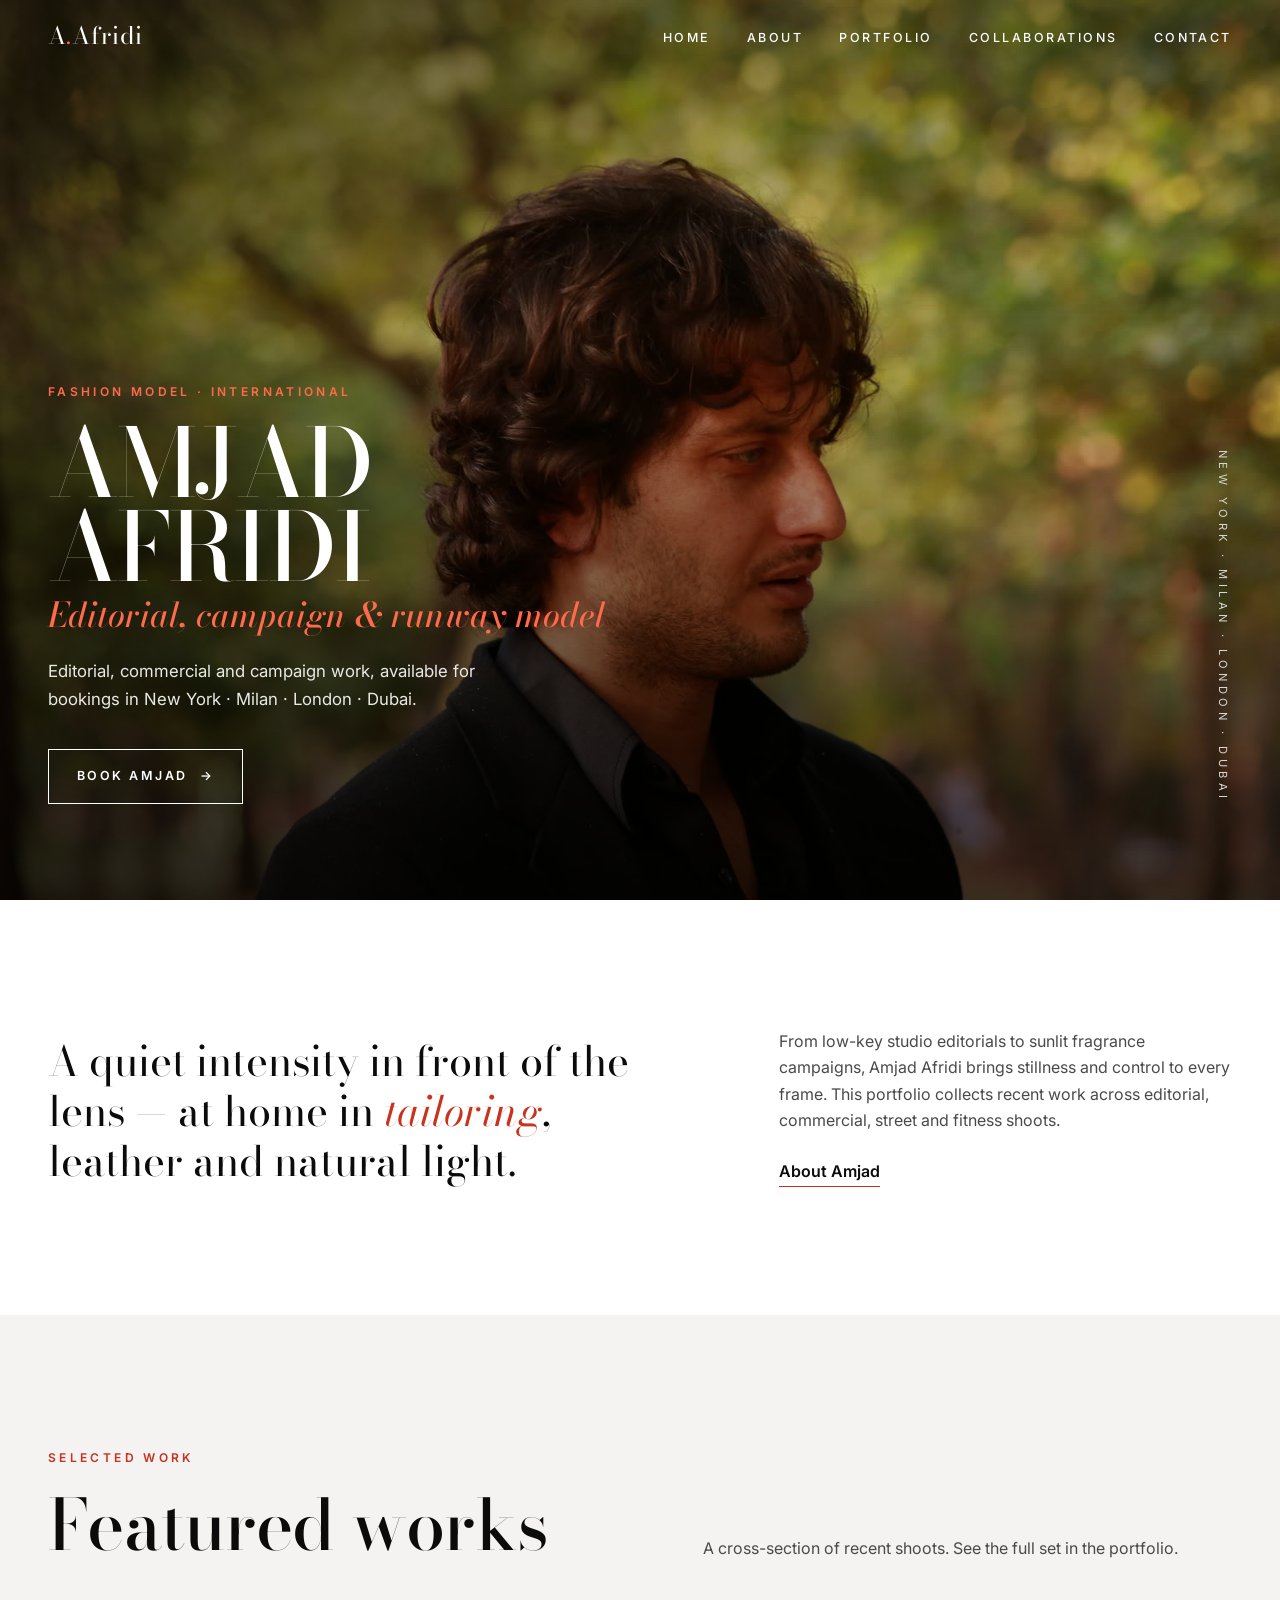
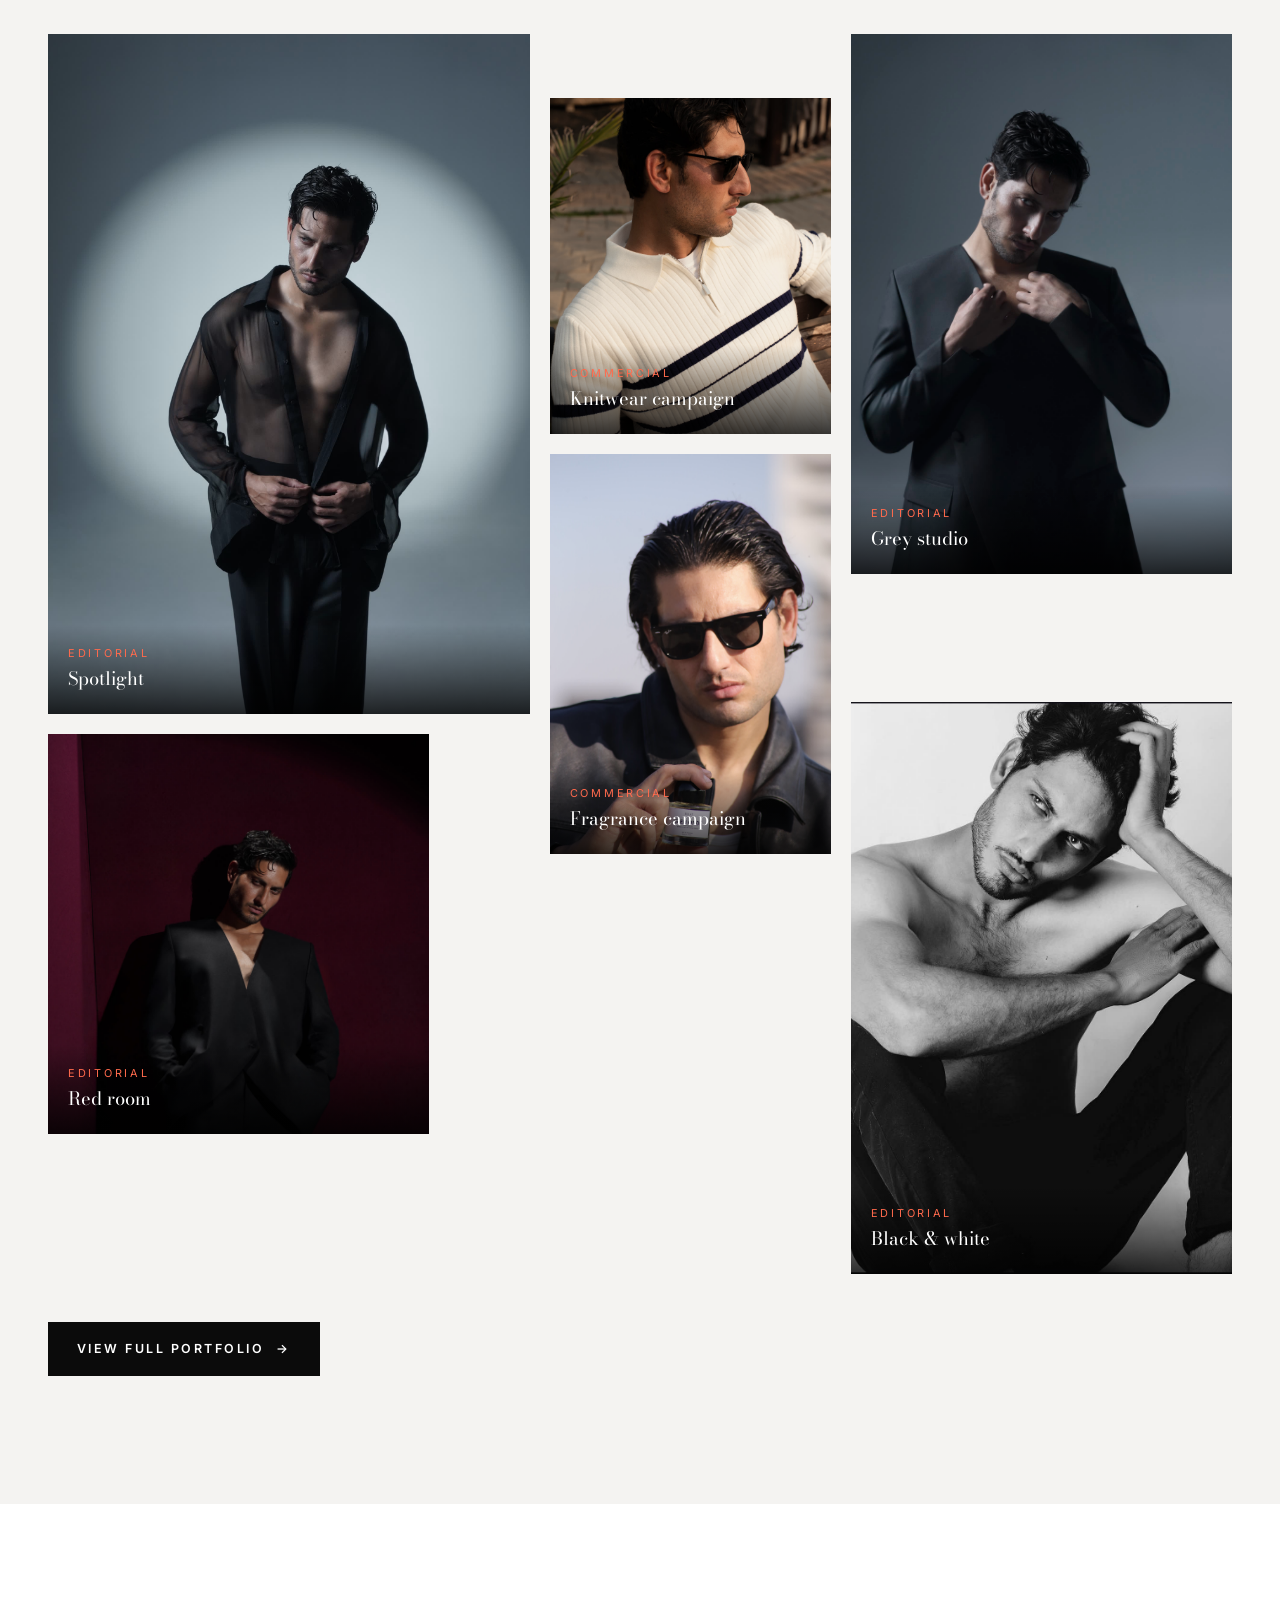
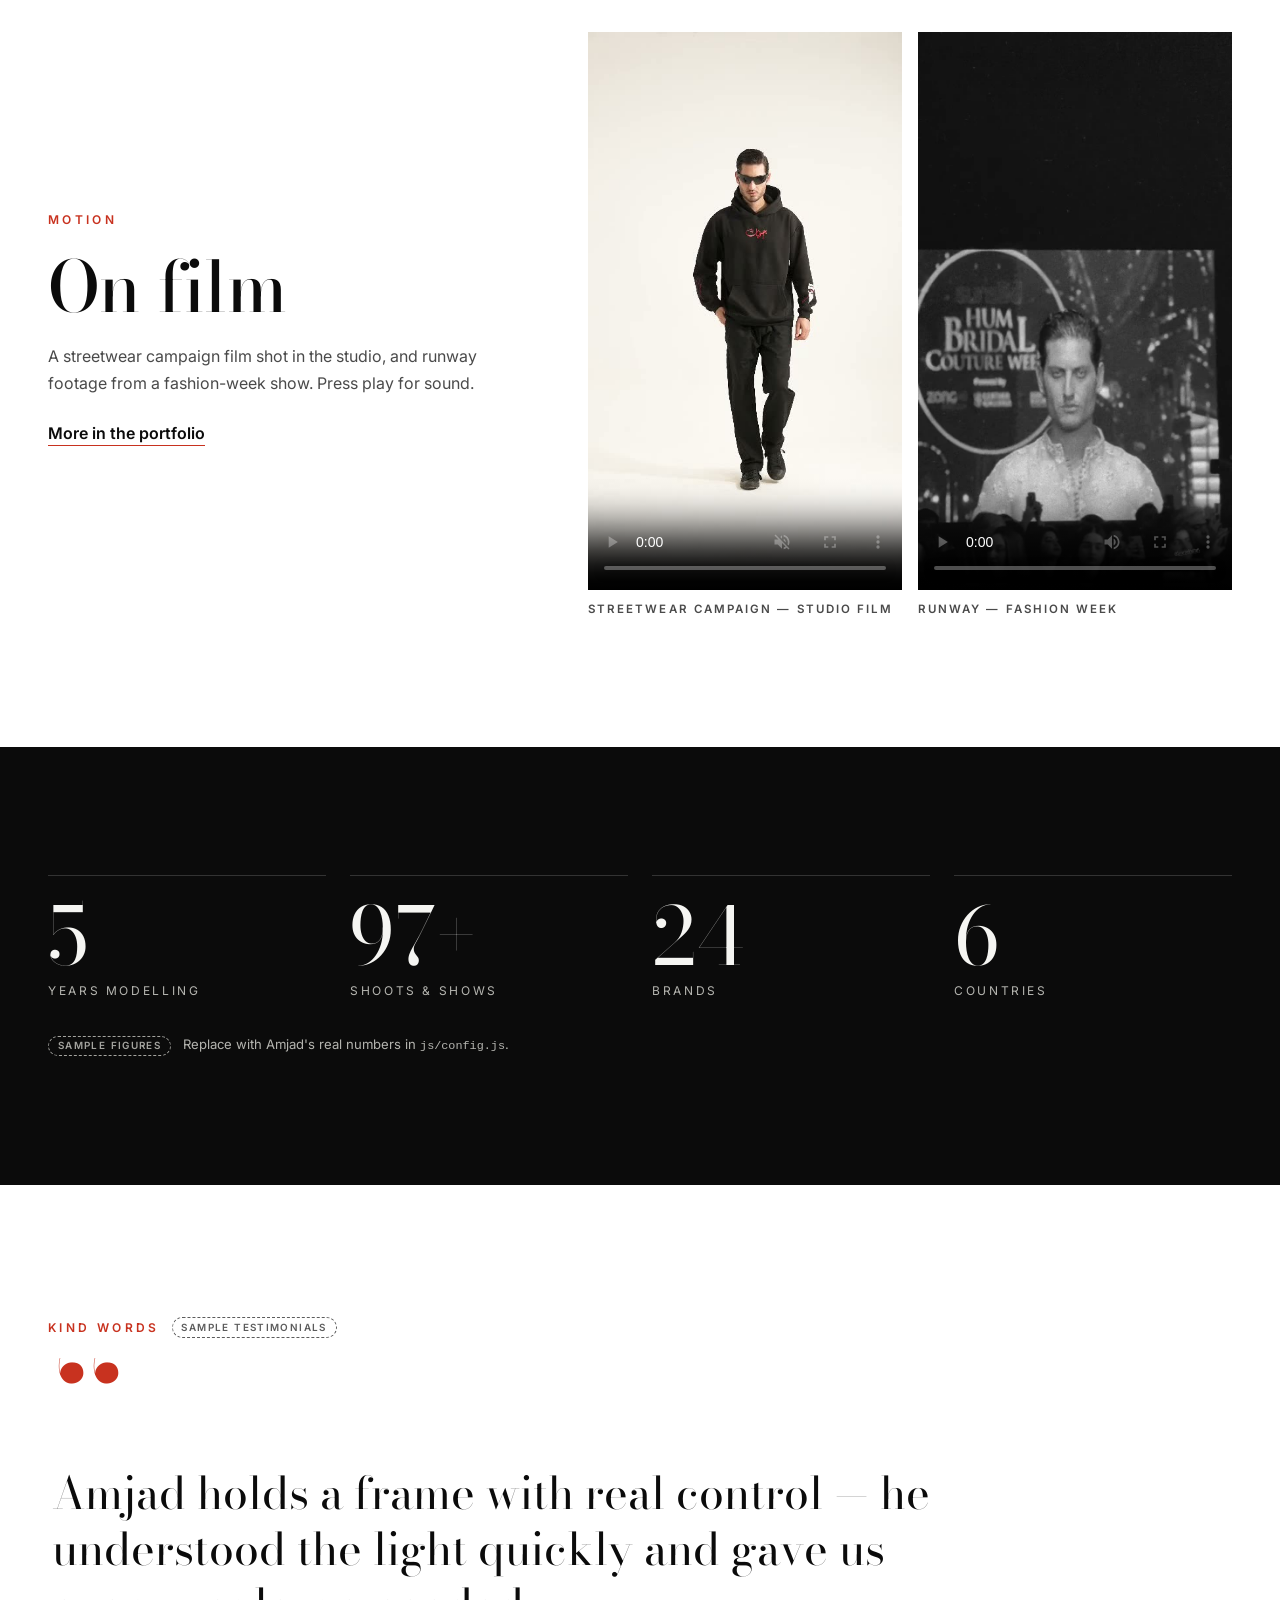
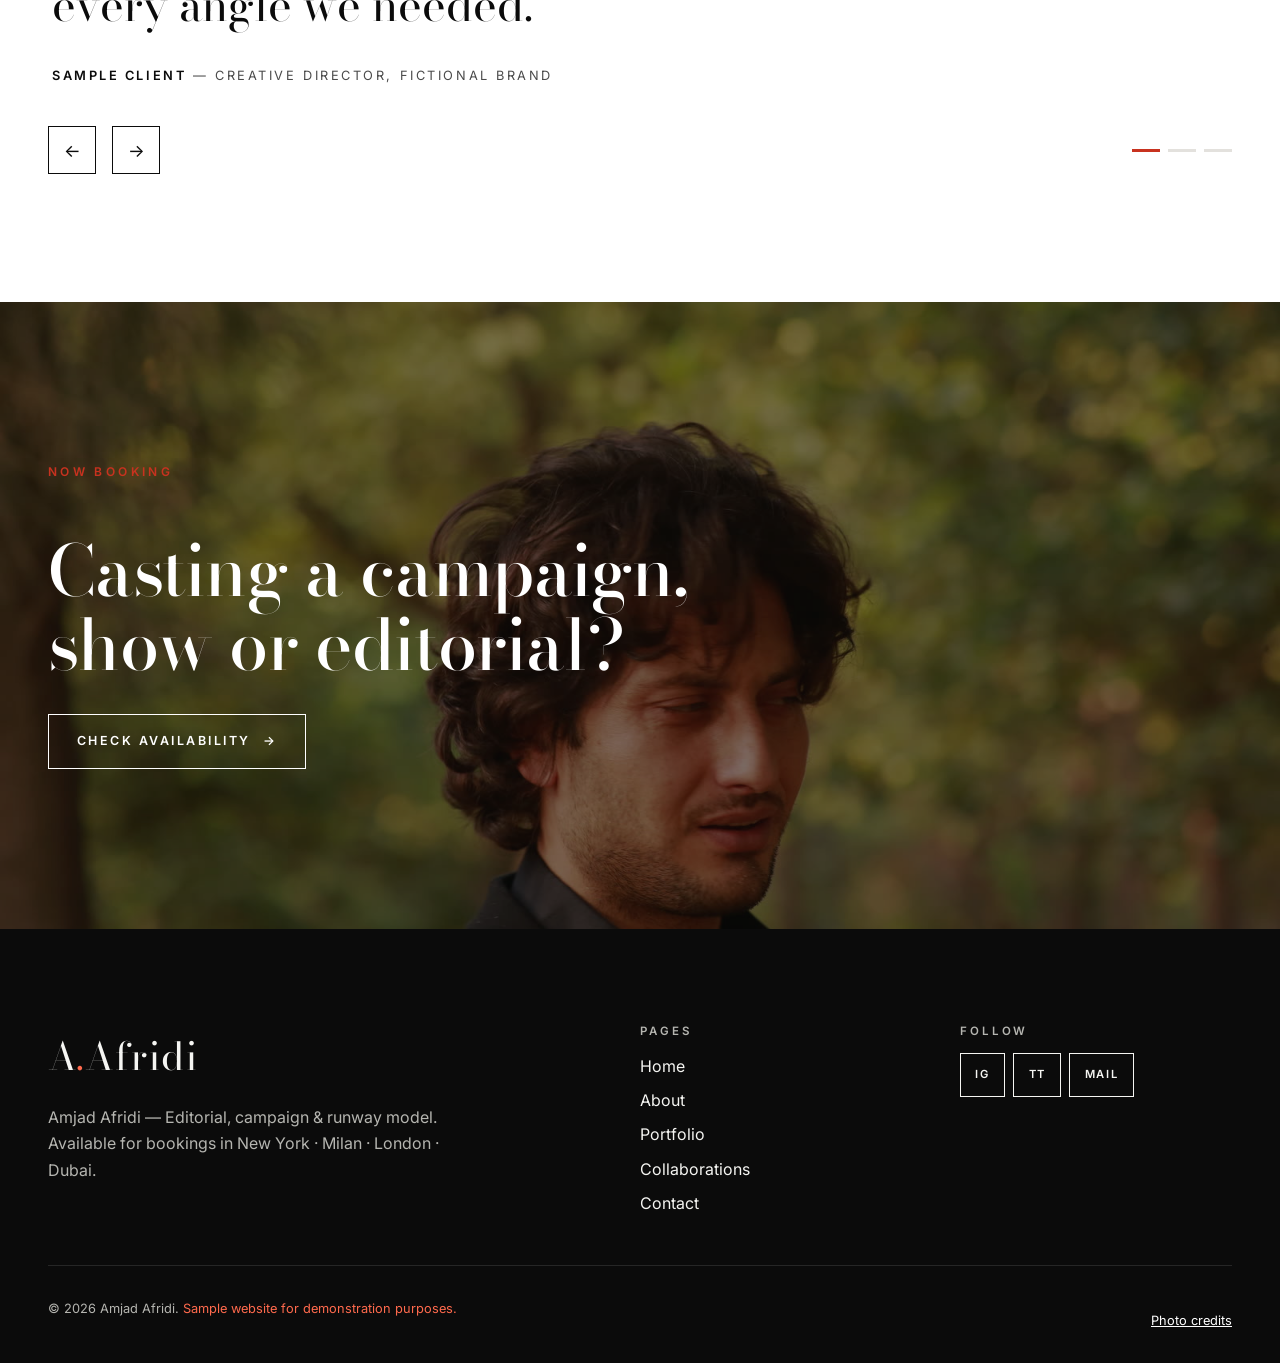
==== commit 86f762b8: "Added genuine brands" ====
--- a/index.html
+++ b/index.html
@@ -2,7 +2,7 @@
 <html lang="en">
 <head>
   <meta charset="UTF-8">
-  <link rel="icon" href="data:,">
+  <link rel="icon" type="image/svg+xml" href="data:image/svg+xml,%3Csvg xmlns='http://www.w3.org/2000/svg' viewBox='0 0 32 32'%3E%3Crect width='32' height='32' fill='%230b0b0b'/%3E%3Ctext x='16' y='23' font-family='Georgia,serif' font-size='20' text-anchor='middle' fill='%23ffffff'%3EA%3C/text%3E%3C/svg%3E">
   <meta name="viewport" content="width=device-width, initial-scale=1">
   <title>Amjad Afridi — Model | Editorial · Campaign · Runway</title>
   <meta name="description" content="Portfolio of model Amjad Afridi — editorial, commercial, campaign and runway work, available internationally.">
@@ -65,31 +65,52 @@
         </div>
         <div class="featured">
           <a class="work reveal" href="portfolio.html">
-            <img src="images/amjad-editorial-01.jpg" alt="Amjad Afridi in a dark suit with hands clasped, low-key studio light" loading="lazy">
-            <span class="work-meta"><small>Editorial</small><span>Dark studio</span></span>
+            <img src="images/amjad-pro-editorial-02.jpg" alt="Amjad Afridi in a sheer black shirt under a circular spotlight" loading="lazy">
+            <span class="work-meta"><small>Editorial</small><span>Spotlight</span></span>
           </a>
           <a class="work reveal reveal-delay-1" href="portfolio.html">
-            <img src="images/amjad-runway-01.jpg" alt="Amjad Afridi walking toward the camera in a leather jacket" loading="lazy">
-            <span class="work-meta"><small>Runway &amp; movement</small><span>Walk study</span></span>
+            <img src="images/amjad-pro-commercial-01.jpg" alt="Close-up of Amjad Afridi in sunglasses and a cream striped knit polo" loading="lazy">
+            <span class="work-meta"><small>Commercial</small><span>Knitwear campaign</span></span>
           </a>
           <a class="work reveal reveal-delay-2" href="portfolio.html">
+            <img src="images/amjad-pro-editorial-01.jpg" alt="Amjad Afridi in a black suit against a grey studio backdrop, adjusting his collar" loading="lazy">
+            <span class="work-meta"><small>Editorial</small><span>Grey studio</span></span>
+          </a>
+          <a class="work reveal" href="portfolio.html">
             <img src="images/amjad-commercial-01.jpg" alt="Close-up of Amjad Afridi in sunglasses holding a fragrance bottle" loading="lazy">
             <span class="work-meta"><small>Commercial</small><span>Fragrance campaign</span></span>
           </a>
-          <a class="work reveal" href="portfolio.html">
-            <img src="images/amjad-street-01.jpg" alt="Amjad Afridi in a leather jacket and sunglasses in front of modern architecture" loading="lazy">
-            <span class="work-meta"><small>Street</small><span>City light</span></span>
-          </a>
           <a class="work reveal reveal-delay-1" href="portfolio.html">
-            <img src="images/amjad-fitness-01.jpg" alt="Amjad Afridi shirtless against a dark studio backdrop" loading="lazy">
-            <span class="work-meta"><small>Fitness</small><span>Studio physique</span></span>
+            <img src="images/amjad-pro-editorial-03.jpg" alt="Amjad Afridi in a black suit against a deep red backdrop" loading="lazy">
+            <span class="work-meta"><small>Editorial</small><span>Red room</span></span>
           </a>
           <a class="work reveal reveal-delay-2" href="portfolio.html">
-            <img src="images/amjad-editorial-02.jpg" alt="Amjad Afridi in a white zip hoodie against a grey studio backdrop" loading="lazy">
-            <span class="work-meta"><small>Editorial</small><span>White hoodie series</span></span>
+            <img src="images/amjad-pro-editorial-04.jpg" alt="Black-and-white portrait of Amjad Afridi seated, shirtless, hand in his hair" loading="lazy">
+            <span class="work-meta"><small>Editorial</small><span>Black &amp; white</span></span>
           </a>
         </div>
         <p style="margin-top:3rem"><a class="btn btn--solid" href="portfolio.html">View full portfolio</a></p>
+      </div>
+    </section>
+
+    <section class="section showreel" aria-labelledby="reel-title">
+      <div class="container showreel-grid">
+        <div class="reveal">
+          <span class="eyebrow">Motion</span>
+          <h2 id="reel-title">On film</h2>
+          <p>A streetwear campaign film shot in the studio, and runway footage from a fashion-week show. Press play for sound.</p>
+          <a class="text-link" href="portfolio.html#motion">More in the portfolio</a>
+        </div>
+        <div class="films">
+          <figure class="film">
+            <video src="videos/amjad-film-campaign.mp4" poster="images/amjad-film-campaign-poster.jpg" autoplay muted loop playsinline controls preload="metadata" aria-label="Streetwear campaign film starring Amjad Afridi"></video>
+            <figcaption>Streetwear campaign — studio film</figcaption>
+          </figure>
+          <figure class="film">
+            <video src="videos/amjad-film-runway.mp4" poster="images/amjad-film-runway-poster.jpg" playsinline controls preload="metadata" aria-label="Runway footage of Amjad Afridi at a fashion week"></video>
+            <figcaption>Runway — fashion week</figcaption>
+          </figure>
+        </div>
       </div>
     </section>
 
--- a/css/style.css
+++ b/css/style.css
@@ -404,3 +404,14 @@
   .hero h1 { font-size: clamp(3rem, 7.4vw, 7rem); }
   .hero h1 em { font-size: .36em; }
 }
+
+/* ---------- Version 3: video (showreel + portfolio motion) ---------- */
+.showreel-grid { display: grid; gap: 2.5rem; align-items: center; }
+.showreel-grid h2 { margin-bottom: 1.25rem; }
+.showreel-grid p { color: var(--color-ink-soft); max-width: 28rem; margin-bottom: 1.5rem; }
+@media (min-width: 900px) { .showreel-grid { grid-template-columns: 1fr 1.4fr; gap: 5rem; } }
+.films { display: grid; grid-template-columns: 1fr 1fr; gap: 1rem; }
+.films--wide { max-width: 820px; gap: 1.5rem; }
+.film { margin: 0; }
+.film video { display: block; width: 100%; aspect-ratio: 9 / 16; object-fit: cover; background: #000; }
+.film figcaption { padding-top: .6rem; font-size: .72rem; font-weight: 600; letter-spacing: .18em; text-transform: uppercase; color: var(--color-ink-soft); }
